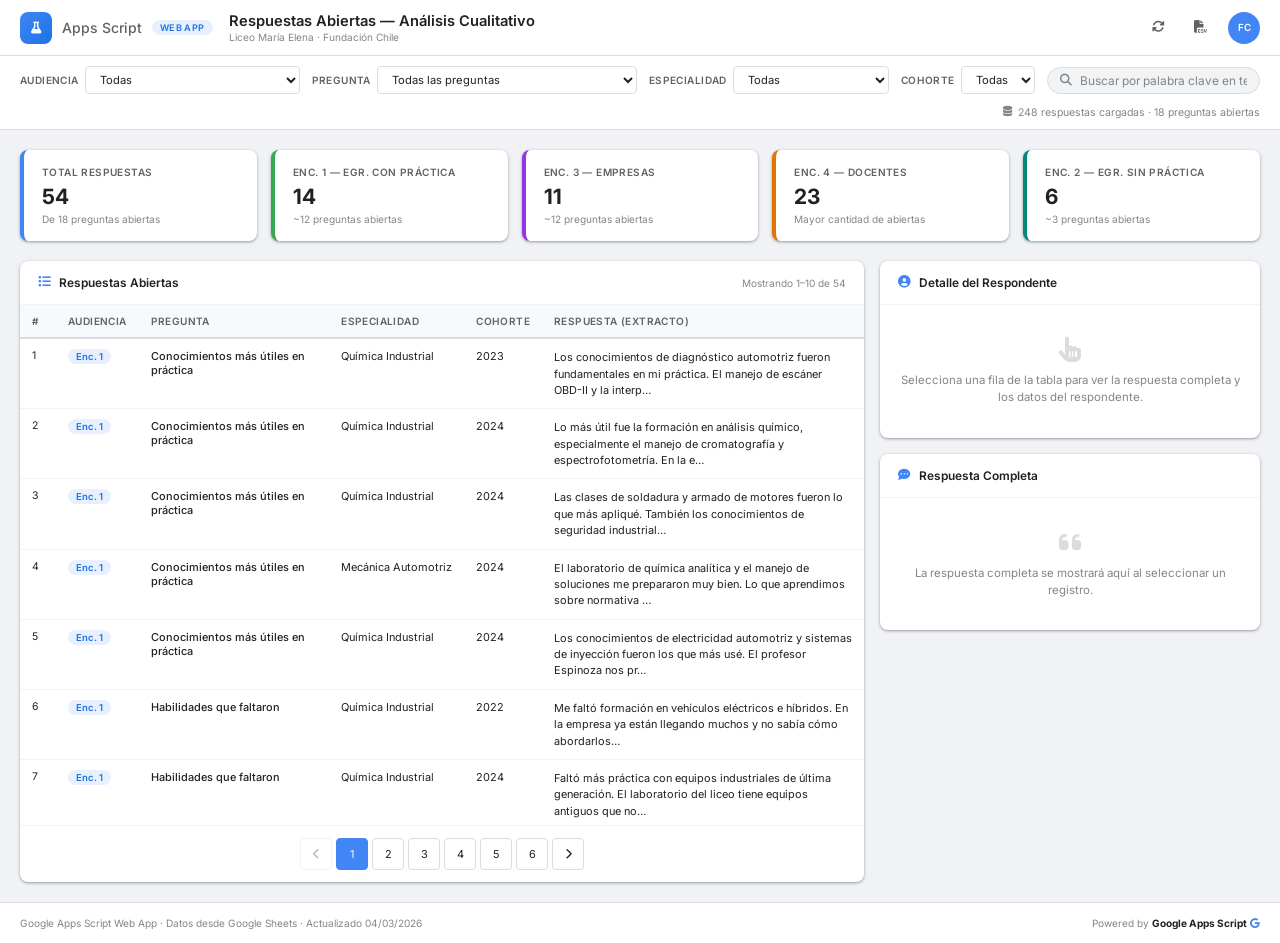
==== Fase_4_Analisis_Cualitativo/index.html @ 9b27377a "feat: Add initial project structure, including landing page UI, qualitative analysis mockups, and ba" ====
<!DOCTYPE html>
<html lang="es">
<head>
    <meta charset="UTF-8">
    <meta name="viewport" content="width=device-width, initial-scale=1.0">
    <title>Análisis Cualitativo — Respuestas Abiertas · Liceo María Elena</title>
    <meta name="description" content="Interfaz web de análisis cualitativo de respuestas abiertas del Sistema de Seguimiento de Egresados EMTP, Liceo María Elena. Construida con Google Apps Script.">
    <link rel="stylesheet" href="style.css">
    <link href="https://fonts.googleapis.com/css2?family=Google+Sans:wght@400;500;700&family=Inter:wght@300;400;500;600;700&display=swap" rel="stylesheet">
    <link href="https://cdnjs.cloudflare.com/ajax/libs/font-awesome/6.4.0/css/all.min.css" rel="stylesheet">
</head>
<body>

    <!-- ====== GAS TOP BAR ====== -->
    <header class="gas-topbar">
        <div class="gas-brand">
            <div class="gas-brand-icon">
                <i class="fas fa-flask"></i>
            </div>
            <span class="gas-brand-text">Apps Script</span>
            <span class="gas-brand-badge">Web App</span>
        </div>
        <div class="gas-title-area">
            <h1>Respuestas Abiertas — Análisis Cualitativo</h1>
            <div class="gas-subtitle">Liceo María Elena · Fundación Chile</div>
        </div>
        <div class="gas-actions">
            <button class="gas-btn-icon" id="btnRefresh" title="Actualizar datos desde Sheets">
                <i class="fas fa-sync-alt"></i>
            </button>
            <button class="gas-btn-icon" id="btnExport" title="Exportar a CSV">
                <i class="fas fa-file-csv"></i>
            </button>
            <div class="gas-user-avatar" title="Fundación Chile">
                <span>FC</span>
            </div>
        </div>
    </header>

    <!-- ====== FILTER STRIP ====== -->
    <div class="gas-filters">
        <div class="gas-filter-chip">
            <label>Audiencia</label>
            <select id="filterAudiencia">
                <option value="all" selected>Todas</option>
                <option value="egr_practica">Enc. 1 — Egresados con Práctica</option>
                <option value="egr_sin">Enc. 2 — Egresados sin Práctica</option>
                <option value="empresas">Enc. 3 — Empresas Receptoras</option>
                <option value="docentes">Enc. 4 — Docentes EMTP</option>
            </select>
        </div>
        <div class="gas-filter-chip">
            <label>Pregunta</label>
            <select id="filterPregunta">
                <option value="all" selected>Todas las preguntas</option>
                <!-- Enc. 1 -->
                <optgroup label="Enc. 1 — Egresados con Práctica">
                    <option value="p1_b1">Conocimientos más útiles en práctica (B)</option>
                    <option value="p1_b2">Habilidades que faltaron (B)</option>
                    <option value="p1_c1">Métodos de enseñanza efectivos (C)</option>
                    <option value="p1_g1">Habilidades siglo XXI más útiles (G)</option>
                </optgroup>
                <!-- Enc. 2 -->
                <optgroup label="Enc. 2 — Egresados sin Práctica">
                    <option value="p2_e1">Orientación/apoyo que necesitó (E)</option>
                    <option value="p2_g1">Sugerencias al liceo (G)</option>
                </optgroup>
                <!-- Enc. 3 -->
                <optgroup label="Enc. 3 — Empresas Receptoras">
                    <option value="p3_b1">Fortalezas de practicantes (B)</option>
                    <option value="p3_b2">Debilidades de practicantes (B)</option>
                    <option value="p3_d1">Habilidades deficientes (D)</option>
                    <option value="p3_i1">Recomendaciones a liceos (I)</option>
                </optgroup>
                <!-- Enc. 4 -->
                <optgroup label="Enc. 4 — Docentes EMTP">
                    <option value="p4_b1">Contenidos a incorporar en currículum (B)</option>
                    <option value="p4_b2">Contenidos obsoletos (B)</option>
                    <option value="p4_c1">Obstáculos para metodologías innovadoras (C)</option>
                    <option value="p4_f1">Estrategias para competencias transversales (F)</option>
                    <option value="p4_f2">Estrategias para habilidades siglo XXI (F)</option>
                    <option value="p4_g1">Tecnologías a incorporar por especialidad (G)</option>
                    <option value="p4_h1">Acciones para mejorar empleabilidad (H)</option>
                    <option value="p4_j1">Recursos/equipamiento prioritarios (J)</option>
                </optgroup>
            </select>
        </div>
        <div class="gas-filter-chip">
            <label>Especialidad</label>
            <select id="filterEspecialidad">
                <option value="all" selected>Todas</option>
                <option value="mecanica">Mecánica Automotriz</option>
                <option value="quimica">Química Industrial</option>
            </select>
        </div>
        <div class="gas-filter-chip">
            <label>Cohorte</label>
            <select id="filterCohorte">
                <option value="all" selected>Todas</option>
                <option value="2024">2024</option>
                <option value="2023">2023</option>
                <option value="2022">2022</option>
            </select>
        </div>
        <div class="gas-search-box">
            <i class="fas fa-search"></i>
            <input type="text" id="searchInput" placeholder="Buscar por palabra clave en texto libre...">
        </div>
        <div class="gas-filter-count" id="filterStatus">
            <i class="fas fa-database"></i> <span>248 respuestas cargadas · 18 preguntas abiertas</span>
        </div>
    </div>

    <!-- ====== MAIN CONTENT ====== -->
    <main class="gas-main">
        <!-- KPIs -->
        <div class="kpi-grid">
            <div class="kpi kpi-blue">
                <div class="kpi-label">Total Respuestas</div>
                <div class="kpi-value" id="kpiTotalResp">248</div>
                <div class="kpi-sub">De 18 preguntas abiertas</div>
            </div>
            <div class="kpi kpi-green">
                <div class="kpi-label">Enc. 1 — Egr. con Práctica</div>
                <div class="kpi-value" id="kpiEnc1">82</div>
                <div class="kpi-sub">~12 preguntas abiertas</div>
            </div>
            <div class="kpi kpi-purple">
                <div class="kpi-label">Enc. 3 — Empresas</div>
                <div class="kpi-value" id="kpiEnc3">54</div>
                <div class="kpi-sub">~12 preguntas abiertas</div>
            </div>
            <div class="kpi kpi-orange">
                <div class="kpi-label">Enc. 4 — Docentes</div>
                <div class="kpi-value" id="kpiEnc4">67</div>
                <div class="kpi-sub">Mayor cantidad de abiertas</div>
            </div>
            <div class="kpi kpi-teal">
                <div class="kpi-label">Enc. 2 — Egr. sin Práctica</div>
                <div class="kpi-value" id="kpiEnc2">45</div>
                <div class="kpi-sub">~3 preguntas abiertas</div>
            </div>
        </div>

        <!-- Two-column layout: Table + Detail -->
        <div class="two-col">
            <!-- Left: Table -->
            <div class="card main-table-card">
                <div class="card-title">
                    <i class="fas fa-list"></i> Respuestas Abiertas
                    <span class="card-title-count" id="respCountLabel">Mostrando 1–10 de 248</span>
                </div>
                <div class="table-wrapper">
                    <table class="resp-table" id="respTable">
                        <thead>
                            <tr>
                                <th class="th-id">#</th>
                                <th class="th-audiencia">Audiencia</th>
                                <th class="th-pregunta">Pregunta</th>
                                <th class="th-especialidad">Especialidad</th>
                                <th class="th-cohorte">Cohorte</th>
                                <th class="th-respuesta">Respuesta (extracto)</th>
                            </tr>
                        </thead>
                        <tbody id="respBody">
                            <!-- JS fills this -->
                        </tbody>
                    </table>
                </div>
                <div class="pagination" id="pagination"></div>
            </div>

            <!-- Right: Detail Panel -->
            <div class="detail-panel">
                <div class="card detail-card">
                    <div class="card-title"><i class="fas fa-user-circle"></i> Detalle del Respondente</div>
                    <div id="responseDetail">
                        <div class="empty-state">
                            <i class="fas fa-hand-pointer"></i>
                            <p>Selecciona una fila de la tabla para ver la respuesta completa y los datos del respondente.</p>
                        </div>
                    </div>
                </div>
                <div class="card detail-card">
                    <div class="card-title"><i class="fas fa-comment-dots"></i> Respuesta Completa</div>
                    <div id="fullResponse">
                        <div class="empty-state">
                            <i class="fas fa-quote-left"></i>
                            <p>La respuesta completa se mostrará aquí al seleccionar un registro.</p>
                        </div>
                    </div>
                </div>
            </div>
        </div>
    </main>

    <!-- ====== FOOTER ====== -->
    <footer class="gas-footer">
        <span>Google Apps Script Web App · Datos desde Google Sheets · Actualizado 04/03/2026</span>
        <span class="gas-footer-powered">Powered by <strong>Google Apps Script</strong> <i class="fab fa-google" style="color:var(--g-blue);"></i></span>
    </footer>

    <!-- ====== LOADER ====== -->
    <div id="loader" class="gas-loader hidden">
        <div class="gas-loader-inner">
            <div class="gas-spinner"></div>
            <span>Consultando datos desde Google Sheets...</span>
        </div>
    </div>

    <script src="script.js"></script>
</body>
</html>
---- Fase_4_Analisis_Cualitativo/style.css ----
/* ============================================
   Análisis Cualitativo — Liceo María Elena
   Google Apps Script Web App — CSS
   ============================================ */

@import url('https://fonts.googleapis.com/css2?family=Google+Sans:wght@400;500;700&family=Inter:wght@300;400;500;600;700&display=swap');

:root {
    --g-blue: #4285F4;
    --g-green: #34A853;
    --g-yellow: #FBBC05;
    --g-red: #EA4335;
    --gas-bg: #f0f2f5;
    --gas-surface: #ffffff;
    --gas-border: #dadce0;
    --gas-text: #202124;
    --gas-text-muted: #5f6368;
    --gas-text-light: #80868b;
    --gas-hover: #f1f3f4;
    --gas-shadow: 0 1px 2px 0 rgba(60,64,67,.3), 0 1px 3px 1px rgba(60,64,67,.15);
    --gas-shadow-hover: 0 1px 3px 0 rgba(60,64,67,.3), 0 4px 8px 3px rgba(60,64,67,.15);
    --gas-radius: 8px;
    --font: 'Inter', 'Google Sans', 'Roboto', system-ui, sans-serif;

    --blue-50: #e8f0fe;
    --blue-600: #1a73e8;
    --green-50: #e6f4ea;
    --green-600: #1e8e3e;
    --red-50: #fce8e6;
    --red-600: #d93025;
    --purple-50: #f3e8fd;
    --purple-600: #9334e6;
    --orange-50: #fef7e0;
    --orange-600: #e37400;
    --teal-50: #e0f7fa;
    --teal-600: #00897b;
}

* { margin: 0; padding: 0; box-sizing: border-box; }
html { font-size: 14px; }

body {
    background: var(--gas-bg);
    color: var(--gas-text);
    font-family: var(--font);
    -webkit-font-smoothing: antialiased;
    min-height: 100vh;
    display: flex;
    flex-direction: column;
}

/* ==================== TOPBAR ==================== */
.gas-topbar {
    height: 56px;
    background: var(--gas-surface);
    border-bottom: 1px solid var(--gas-border);
    display: flex;
    align-items: center;
    padding: 0 20px;
    position: sticky;
    top: 0;
    z-index: 200;
    gap: 16px;
}

.gas-brand {
    display: flex;
    align-items: center;
    gap: 10px;
    flex-shrink: 0;
}

.gas-brand-icon {
    width: 32px;
    height: 32px;
    background: linear-gradient(135deg, var(--g-blue), #1a73e8);
    border-radius: 8px;
    display: flex;
    align-items: center;
    justify-content: center;
    color: #fff;
    font-size: 0.85rem;
}

.gas-brand-text {
    font-size: 1rem;
    font-weight: 500;
    color: var(--gas-text-muted);
    white-space: nowrap;
}

.gas-brand-badge {
    background: var(--blue-50);
    color: var(--blue-600);
    font-size: 0.65rem;
    font-weight: 600;
    padding: 2px 8px;
    border-radius: 10px;
    text-transform: uppercase;
    letter-spacing: 0.04em;
}

.gas-title-area {
    flex: 1;
    min-width: 0;
}

.gas-title-area h1 {
    font-size: 1.05rem;
    font-weight: 600;
    color: var(--gas-text);
    white-space: nowrap;
    overflow: hidden;
    text-overflow: ellipsis;
}

.gas-subtitle {
    font-size: 0.72rem;
    color: var(--gas-text-light);
    margin-top: 1px;
}

.gas-actions {
    display: flex;
    align-items: center;
    gap: 6px;
    flex-shrink: 0;
}

.gas-btn-icon {
    width: 36px;
    height: 36px;
    border: none;
    background: transparent;
    border-radius: 50%;
    cursor: pointer;
    color: var(--gas-text-muted);
    display: flex;
    align-items: center;
    justify-content: center;
    font-size: 0.9rem;
    transition: background .15s;
}

.gas-btn-icon:hover {
    background: var(--gas-hover);
}

.gas-user-avatar {
    width: 32px;
    height: 32px;
    border-radius: 50%;
    background: var(--g-blue);
    color: #fff;
    display: flex;
    align-items: center;
    justify-content: center;
    font-size: 0.7rem;
    font-weight: 600;
    cursor: pointer;
    margin-left: 4px;
}

/* ==================== FILTER STRIP ==================== */
.gas-filters {
    display: flex;
    align-items: center;
    gap: 12px;
    padding: 10px 20px;
    background: var(--gas-surface);
    border-bottom: 1px solid var(--gas-border);
    flex-wrap: wrap;
    position: sticky;
    top: 56px;
    z-index: 190;
}

.gas-filter-chip {
    display: flex;
    align-items: center;
    gap: 6px;
}

.gas-filter-chip label {
    font-size: 0.72rem;
    font-weight: 600;
    color: var(--gas-text-muted);
    text-transform: uppercase;
    letter-spacing: 0.04em;
    white-space: nowrap;
}

.gas-filter-chip select {
    padding: 5px 10px;
    border: 1px solid var(--gas-border);
    border-radius: 4px;
    font-family: var(--font);
    font-size: 0.8rem;
    color: var(--gas-text);
    background: var(--gas-surface);
    cursor: pointer;
    outline: none;
    transition: border-color .15s;
    max-width: 260px;
}

.gas-filter-chip select:focus {
    border-color: var(--g-blue);
}

.gas-search-box {
    display: flex;
    align-items: center;
    gap: 8px;
    padding: 5px 12px;
    border: 1px solid var(--gas-border);
    border-radius: 20px;
    background: var(--gas-hover);
    flex: 1;
    min-width: 200px;
    max-width: 360px;
    transition: border-color .15s, background .15s;
}

.gas-search-box:focus-within {
    border-color: var(--g-blue);
    background: var(--gas-surface);
}

.gas-search-box i {
    color: var(--gas-text-light);
    font-size: 0.85rem;
}

.gas-search-box input {
    border: none;
    background: transparent;
    font-family: var(--font);
    font-size: 0.85rem;
    color: var(--gas-text);
    outline: none;
    width: 100%;
}

.gas-search-box input::placeholder {
    color: var(--gas-text-light);
}

.gas-filter-count {
    margin-left: auto;
    font-size: 0.75rem;
    color: var(--gas-text-light);
    display: flex;
    align-items: center;
    gap: 6px;
    white-space: nowrap;
}

/* ==================== MAIN CONTENT ==================== */
.gas-main {
    flex: 1;
    padding: 20px;
    max-width: 1440px;
    margin: 0 auto;
    width: 100%;
    animation: fadeIn .35s ease;
}

@keyframes fadeIn {
    from { opacity: 0; transform: translateY(8px); }
    to { opacity: 1; transform: translateY(0); }
}

/* ==================== KPI GRID ==================== */
.kpi-grid {
    display: grid;
    grid-template-columns: repeat(auto-fit, minmax(180px, 1fr));
    gap: 14px;
    margin-bottom: 20px;
}

.kpi {
    background: var(--gas-surface);
    border-radius: var(--gas-radius);
    padding: 16px 18px;
    box-shadow: var(--gas-shadow);
    border-left: 4px solid var(--gas-border);
    transition: box-shadow .2s, transform .2s;
}

.kpi:hover {
    box-shadow: var(--gas-shadow-hover);
    transform: translateY(-2px);
}

.kpi.kpi-blue { border-left-color: var(--g-blue); }
.kpi.kpi-green { border-left-color: var(--g-green); }
.kpi.kpi-red { border-left-color: var(--g-red); }
.kpi.kpi-purple { border-left-color: var(--purple-600); }
.kpi.kpi-orange { border-left-color: var(--orange-600); }
.kpi.kpi-teal { border-left-color: var(--teal-600); }

.kpi-label {
    font-size: 0.72rem;
    font-weight: 600;
    color: var(--gas-text-muted);
    text-transform: uppercase;
    letter-spacing: .04em;
    margin-bottom: 6px;
}

.kpi-value {
    font-size: 1.5rem;
    font-weight: 700;
    color: var(--gas-text);
    line-height: 1.2;
    margin-bottom: 4px;
}

.kpi-sub {
    font-size: 0.72rem;
    color: var(--gas-text-light);
}

/* ==================== TWO-COLUMN LAYOUT ==================== */
.two-col {
    display: grid;
    grid-template-columns: 1fr 380px;
    gap: 16px;
    align-items: start;
}

/* ==================== CARD ==================== */
.card {
    background: var(--gas-surface);
    border-radius: var(--gas-radius);
    box-shadow: var(--gas-shadow);
    transition: box-shadow .2s;
}

.card:hover {
    box-shadow: var(--gas-shadow-hover);
}

.card-title {
    font-size: 0.85rem;
    font-weight: 600;
    color: var(--gas-text);
    padding: 14px 18px;
    border-bottom: 1px solid #f1f3f4;
    display: flex;
    align-items: center;
    gap: 8px;
}

.card-title i {
    color: var(--g-blue);
    font-size: 0.9rem;
}

.card-title-count {
    margin-left: auto;
    font-size: 0.72rem;
    color: var(--gas-text-light);
    font-weight: 400;
}

/* ==================== TABLE ==================== */
.main-table-card {
    overflow: hidden;
}

.table-wrapper {
    overflow-x: auto;
    max-height: 520px;
    overflow-y: auto;
}

.resp-table {
    width: 100%;
    border-collapse: collapse;
    font-size: 0.82rem;
}

.resp-table thead th {
    background: #f8f9fa;
    padding: 10px 12px;
    text-align: left;
    font-weight: 600;
    color: var(--gas-text-muted);
    font-size: 0.72rem;
    text-transform: uppercase;
    letter-spacing: .04em;
    border-bottom: 2px solid var(--gas-border);
    white-space: nowrap;
    position: sticky;
    top: 0;
    z-index: 10;
}

.resp-table tbody td {
    padding: 10px 12px;
    border-bottom: 1px solid #f1f3f4;
    color: var(--gas-text);
    vertical-align: top;
}

.resp-row {
    cursor: pointer;
    transition: background .15s;
}

.resp-row:hover {
    background: var(--blue-50);
}

.resp-row.selected {
    background: var(--blue-50);
    border-left: 3px solid var(--g-blue);
}

.td-id {
    color: var(--gas-text-light);
    font-size: 0.75rem;
    width: 36px;
}

.td-audiencia {
    width: 80px;
}

.td-pregunta {
    max-width: 200px;
    font-weight: 500;
    font-size: 0.78rem;
}

.td-especialidad {
    font-size: 0.78rem;
    white-space: nowrap;
}

.td-cohorte {
    font-size: 0.78rem;
    white-space: nowrap;
    width: 60px;
}

.td-respuesta {
    color: var(--gas-text-muted);
    font-size: 0.78rem;
    line-height: 1.5;
    max-width: 340px;
}

.td-respuesta mark {
    background: #FBBC05;
    color: var(--gas-text);
    padding: 0 2px;
    border-radius: 2px;
}

.no-results {
    text-align: center;
    padding: 40px 20px !important;
    color: var(--gas-text-light);
    font-size: 0.9rem;
}

.no-results i {
    display: block;
    font-size: 1.5rem;
    margin-bottom: 8px;
    color: var(--gas-border);
}

/* ==================== BADGES ==================== */
.badge {
    display: inline-block;
    padding: 2px 8px;
    border-radius: 10px;
    font-size: 0.68rem;
    font-weight: 600;
    white-space: nowrap;
}

.badge-egr_practica {
    background: var(--blue-50);
    color: var(--blue-600);
}

.badge-egr_sin {
    background: var(--orange-50);
    color: var(--orange-600);
}

.badge-empresas {
    background: var(--green-50);
    color: var(--green-600);
}

.badge-docentes {
    background: var(--purple-50);
    color: var(--purple-600);
}

/* ==================== DETAIL PANEL ==================== */
.detail-panel {
    display: flex;
    flex-direction: column;
    gap: 16px;
    position: sticky;
    top: 120px;
}

.detail-card {
    overflow: hidden;
}

.detail-grid {
    padding: 14px 18px;
    display: grid;
    grid-template-columns: 1fr 1fr;
    gap: 12px;
}

.detail-item {
    display: flex;
    flex-direction: column;
    gap: 2px;
}

.detail-label {
    font-size: 0.68rem;
    font-weight: 600;
    color: var(--gas-text-light);
    text-transform: uppercase;
    letter-spacing: .04em;
}

.detail-value {
    font-size: 0.85rem;
    color: var(--gas-text);
    font-weight: 500;
}

.full-response-text {
    padding: 14px 18px;
}

.full-response-text blockquote {
    border-left: 3px solid var(--g-blue);
    padding: 12px 16px;
    background: var(--blue-50);
    border-radius: 0 var(--gas-radius) var(--gas-radius) 0;
    font-size: 0.88rem;
    color: var(--gas-text);
    line-height: 1.65;
    font-style: italic;
}

.full-response-text mark {
    background: #FBBC05;
    color: var(--gas-text);
    padding: 0 2px;
    border-radius: 2px;
}

.empty-state {
    padding: 32px 18px;
    text-align: center;
    color: var(--gas-text-light);
}

.empty-state i {
    font-size: 1.8rem;
    color: var(--gas-border);
    margin-bottom: 10px;
    display: block;
}

.empty-state p {
    font-size: 0.82rem;
    line-height: 1.45;
}

/* ==================== PAGINATION ==================== */
.pagination {
    display: flex;
    align-items: center;
    justify-content: center;
    gap: 4px;
    padding: 12px 18px;
    border-top: 1px solid #f1f3f4;
}

.pag-btn {
    min-width: 32px;
    height: 32px;
    border: 1px solid var(--gas-border);
    border-radius: 4px;
    background: var(--gas-surface);
    color: var(--gas-text);
    font-family: var(--font);
    font-size: 0.78rem;
    cursor: pointer;
    display: flex;
    align-items: center;
    justify-content: center;
    transition: all .15s;
    padding: 0 6px;
}

.pag-btn:hover:not(.disabled):not(.active) {
    background: var(--gas-hover);
    border-color: var(--g-blue);
}

.pag-btn.active {
    background: var(--g-blue);
    color: #fff;
    border-color: var(--g-blue);
}

.pag-btn.disabled {
    opacity: .35;
    cursor: not-allowed;
}

.pag-ellipsis {
    color: var(--gas-text-light);
    font-size: 0.78rem;
    padding: 0 4px;
}

/* ==================== FOOTER ==================== */
.gas-footer {
    padding: 14px 20px;
    display: flex;
    justify-content: space-between;
    align-items: center;
    font-size: 0.72rem;
    color: var(--gas-text-light);
    border-top: 1px solid var(--gas-border);
    background: var(--gas-surface);
    margin-top: auto;
}

.gas-footer-powered strong {
    color: var(--gas-text);
}

/* ==================== LOADER ==================== */
.gas-loader {
    position: fixed;
    inset: 0;
    background: rgba(255,255,255,.88);
    display: flex;
    align-items: center;
    justify-content: center;
    z-index: 1000;
    backdrop-filter: blur(2px);
}

.gas-loader.hidden {
    display: none;
}

.gas-loader-inner {
    display: flex;
    flex-direction: column;
    align-items: center;
    gap: 14px;
    color: var(--gas-text-muted);
    font-size: .85rem;
    font-weight: 500;
}

.gas-spinner {
    width: 36px;
    height: 36px;
    border: 4px solid #d2e3fc;
    border-top-color: var(--g-blue);
    border-radius: 50%;
    animation: spinLoader .8s linear infinite;
}

@keyframes spinLoader {
    to { transform: rotate(360deg); }
}

/* ==================== RESPONSIVE ==================== */
@media (max-width: 1100px) {
    .two-col {
        grid-template-columns: 1fr;
    }
    .detail-panel {
        position: static;
    }
}

@media (max-width: 768px) {
    .gas-topbar {
        padding: 0 12px;
    }
    .gas-title-area h1 {
        font-size: 0.9rem;
    }
    .gas-filters {
        padding: 8px 12px;
    }
    .gas-main {
        padding: 12px;
    }
    .kpi-grid {
        grid-template-columns: repeat(2, 1fr);
    }
    .gas-brand-text {
        display: none;
    }
    .gas-search-box {
        min-width: 160px;
    }
    .td-pregunta {
        max-width: 140px;
    }
}

@media (max-width: 480px) {
    .kpi-grid {
        grid-template-columns: 1fr;
    }
    .gas-filter-chip select {
        max-width: 160px;
    }
    .detail-grid {
        grid-template-columns: 1fr;
    }
}

/* ==================== SCROLLBAR ==================== */
::-webkit-scrollbar {
    width: 8px;
    height: 8px;
}

::-webkit-scrollbar-track {
    background: transparent;
}

::-webkit-scrollbar-thumb {
    background: #dadce0;
    border-radius: 4px;
}

::-webkit-scrollbar-thumb:hover {
    background: #bdc1c6;
}
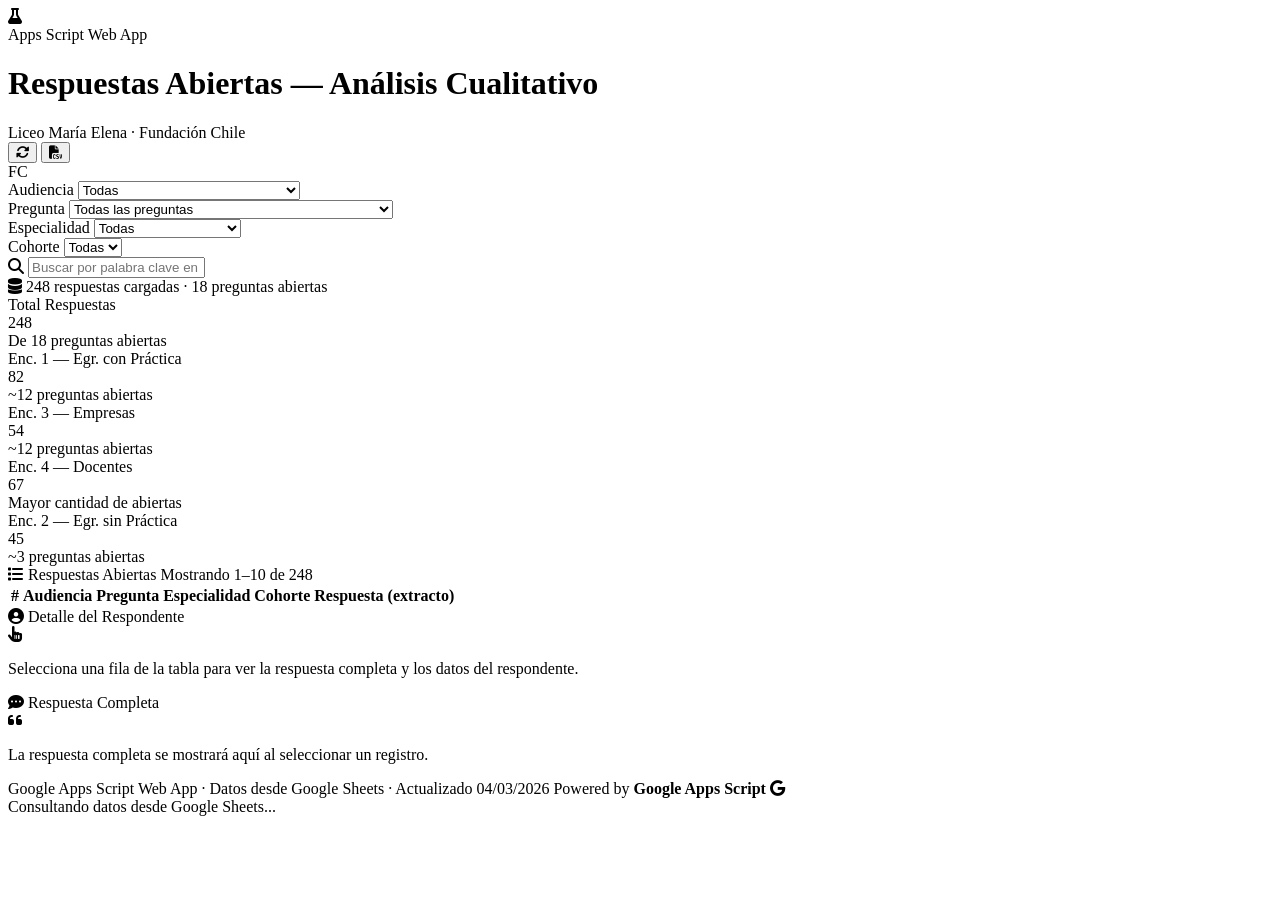
==== commit 6a42fdb4: "feat: implement automated Google Forms generation scripts and project analysis structure" ====
--- a/Fase_4_Analisis_Cualitativo/index.html
+++ b/Fase_4_Analisis_Cualitativo/index.html
@@ -5,7 +5,7 @@
     <meta name="viewport" content="width=device-width, initial-scale=1.0">
     <title>Análisis Cualitativo — Respuestas Abiertas · Liceo María Elena</title>
     <meta name="description" content="Interfaz web de análisis cualitativo de respuestas abiertas del Sistema de Seguimiento de Egresados EMTP, Liceo María Elena. Construida con Google Apps Script.">
-    <link rel="stylesheet" href="style.css">
+    <?!= include('style'); ?>
     <link href="https://fonts.googleapis.com/css2?family=Google+Sans:wght@400;500;700&family=Inter:wght@300;400;500;600;700&display=swap" rel="stylesheet">
     <link href="https://cdnjs.cloudflare.com/ajax/libs/font-awesome/6.4.0/css/all.min.css" rel="stylesheet">
 </head>
@@ -208,6 +208,6 @@
         </div>
     </div>
 
-    <script src="script.js"></script>
+    <?!= include('script'); ?>
 </body>
 </html>
